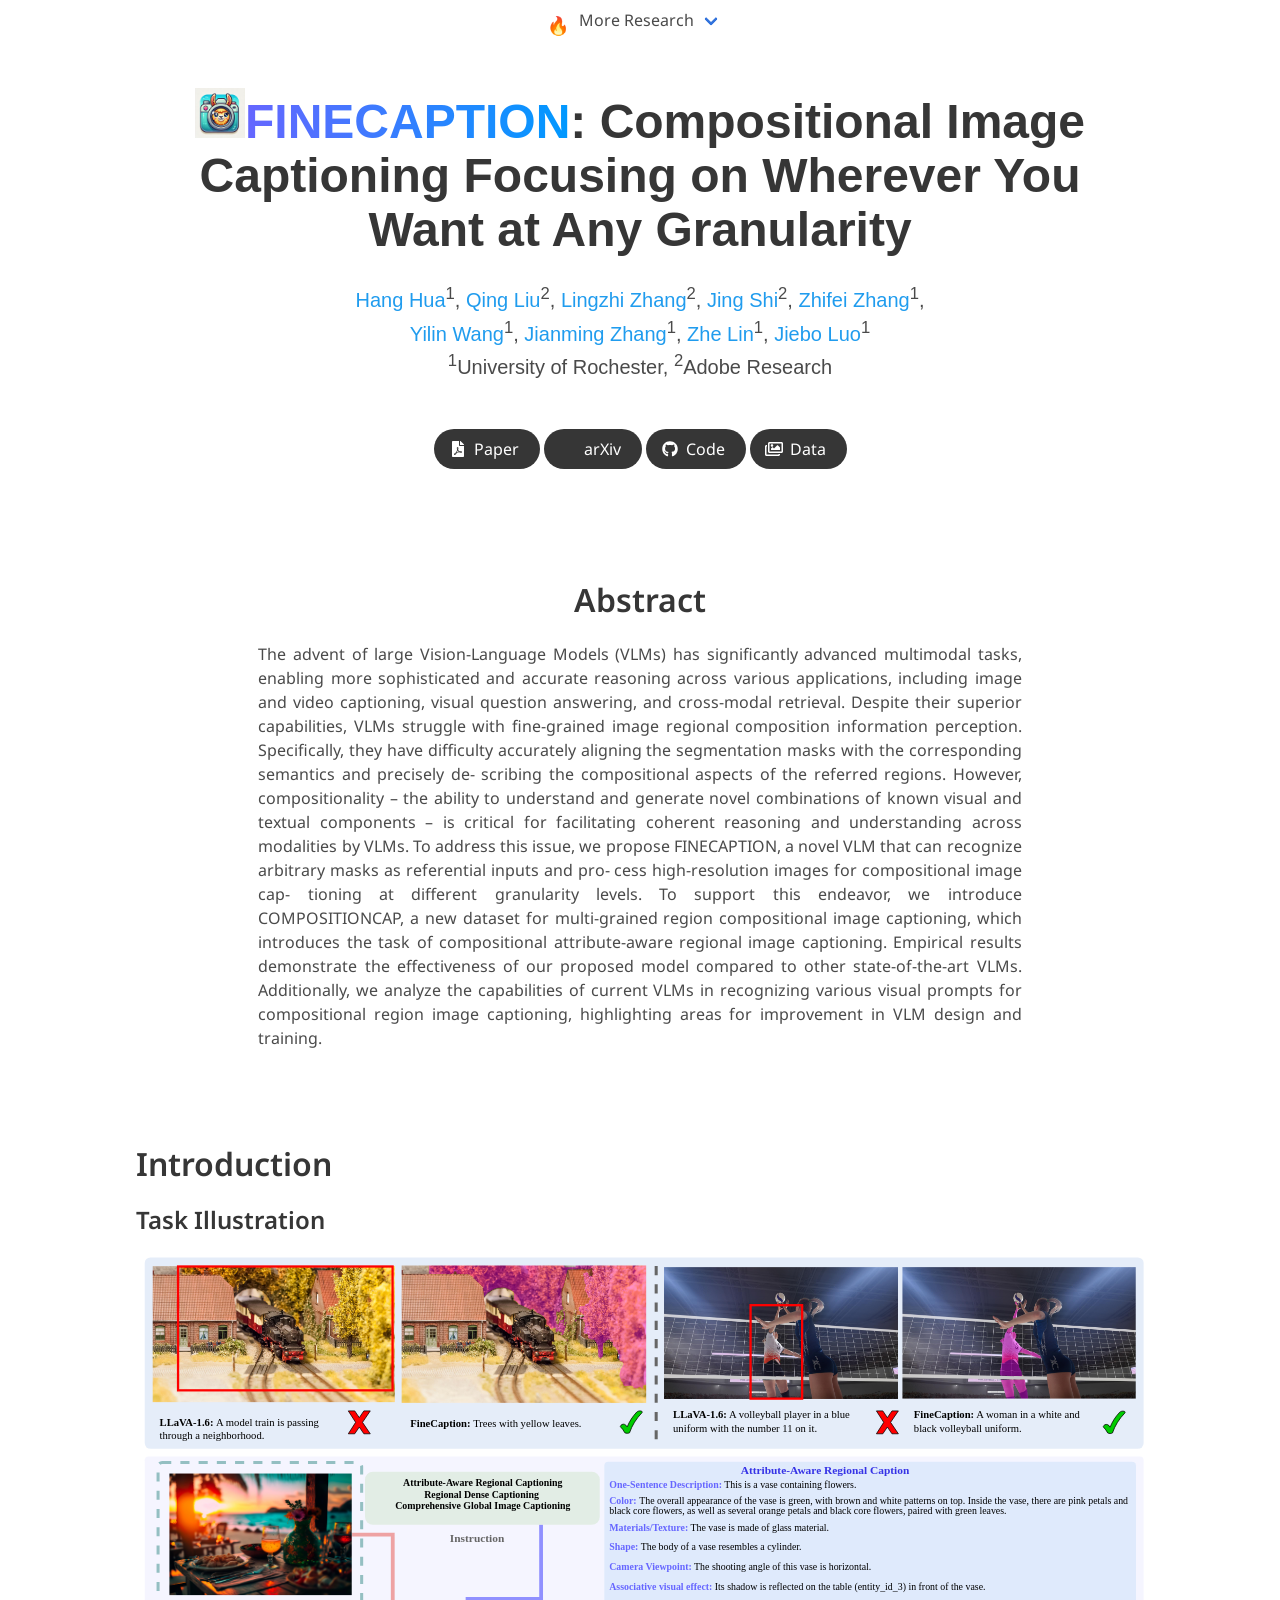
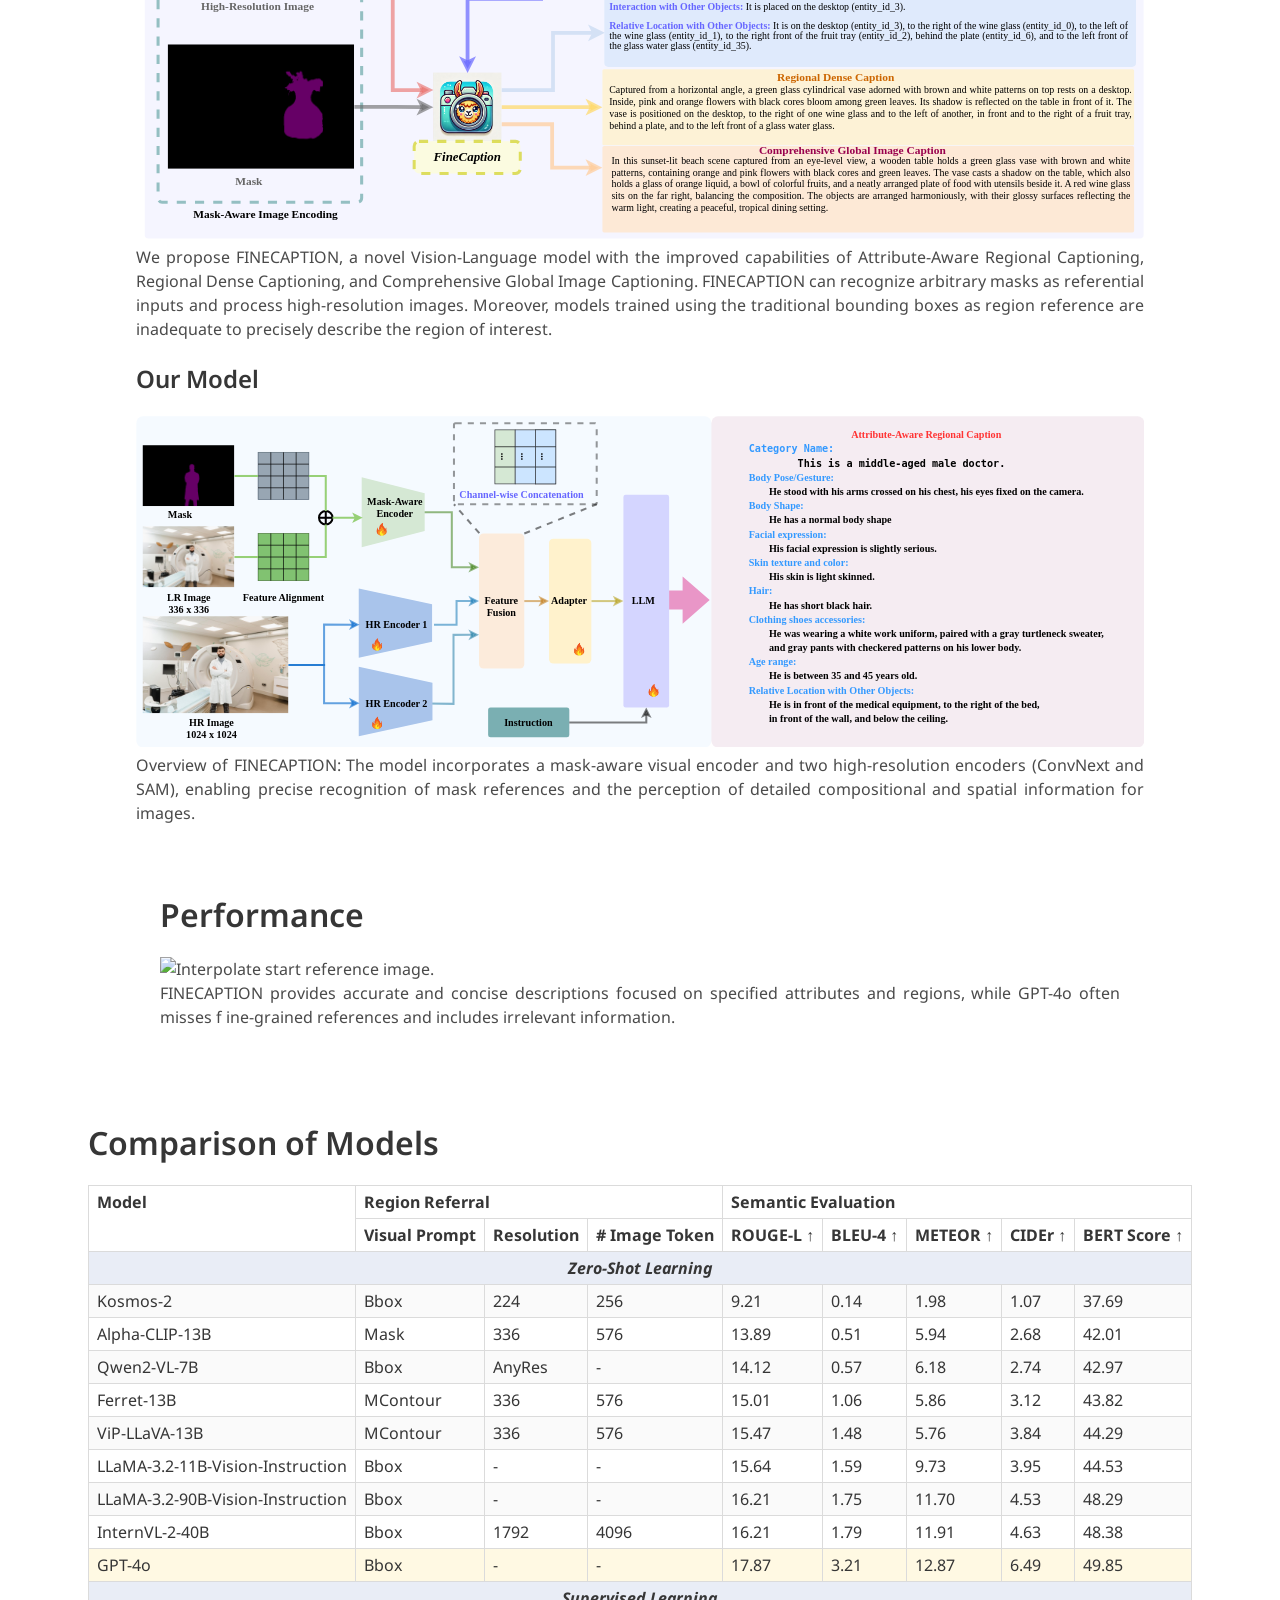
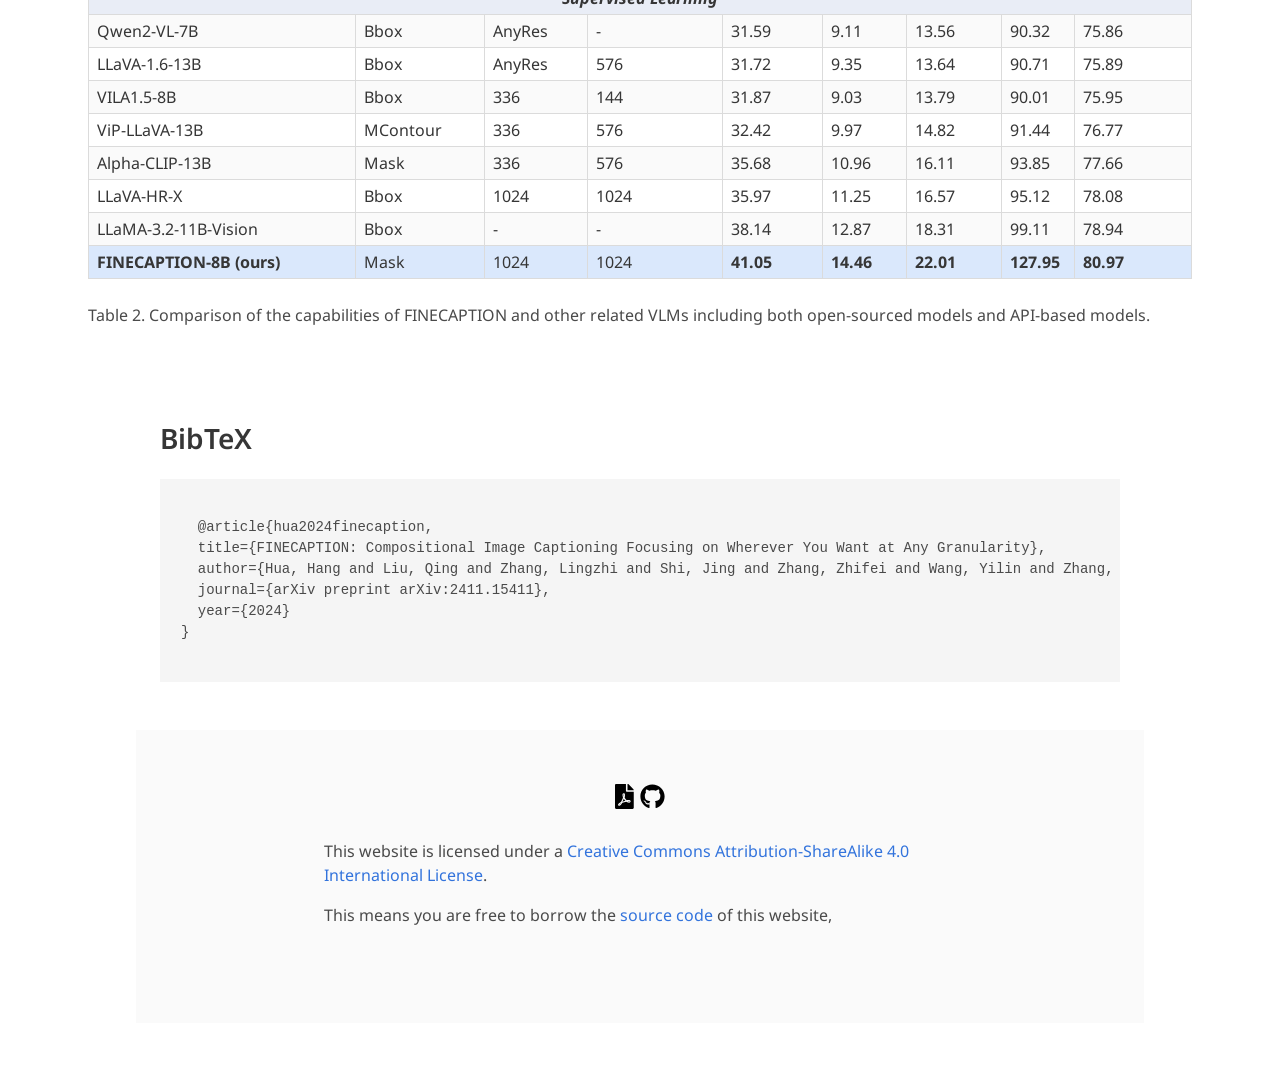
==== index.html @ dc0ddf41 "Update index.html" ====
<!DOCTYPE html>
<html>
<head>
  <meta charset="utf-8">
  <meta name="description"
        content="FINECAPTION: Compositional Image Captioning Focusing on Wherever You Want at Any Granularity">
  <meta name="keywords" content="Aspect-based Image and Text Analysis, Compositionality">
  <meta name="viewport" content="width=device-width, initial-scale=1">
  <title>FINECAPTION: Compositional Image Captioning Focusing on Wherever You Want at Any Granularity</title>

  <!-- Global site tag (gtag.js) - Google Analytics -->
  <script async src="https://www.googletagmanager.com/gtag/js?id=G-PYVRSFMDRL"></script>
  <script>
    window.dataLayer = window.dataLayer || [];

    function gtag() {
      dataLayer.push(arguments);
    }

    gtag('js', new Date());

    gtag('config', 'G-PYVRSFMDRL');
  </script>

  <link href="https://fonts.googleapis.com/css?family=Google+Sans|Noto+Sans|Castoro"
        rel="stylesheet">

  <link rel="stylesheet" href="./static/css/bulma.min.css">
  <link rel="stylesheet" href="./static/css/bulma-carousel.min.css">
  <link rel="stylesheet" href="./static/css/bulma-slider.min.css">
  <link rel="stylesheet" href="./static/css/fontawesome.all.min.css">
  <link rel="stylesheet"
        href="https://cdn.jsdelivr.net/gh/jpswalsh/academicons@1/css/academicons.min.css">
  <link rel="stylesheet" href="./static/css/index.css">
  <link rel="icon" href="./static/images/icon.webp">

  <script src="https://ajax.googleapis.com/ajax/libs/jquery/3.5.1/jquery.min.js"></script>
  <script defer src="./static/js/fontawesome.all.min.js"></script>
  <script src="./static/js/bulma-carousel.min.js"></script>
  <script src="./static/js/bulma-slider.min.js"></script>
  <script src="./static/js/index.js"></script>
</head>
<body>

<div class="navbar-menu">
    <div class="navbar-start" style="flex-grow: 1; justify-content: center;">

  <div class="navbar-item has-dropdown is-hoverable">
        <p style="font-size:18px; display: inline; margin-right: -2px; margin-top: 12px;">🔥</p>
        <a class="navbar-link">
          More Research
        </a>
        <div class="navbar-dropdown">
          <a class="navbar-item" href="https://hanghuacs.github.io/MMComposition/">
            <b>MMComposition</b> 
        </a>
          <a class="navbar-item" href="https://hanghuacs.github.io/finematch/">
            <b>FineMatch</b> 
        </a>
          <a class="navbar-item" href="https://yunlong10.github.io/VidComposition/">
            <b>VidComposition</b> 
          </a>
        </div>
      </div>
    </div>

  </div>
</nav>

<section class="hero">
  <div class="hero-body">
    <div class="container is-max-desktop">
      <div class="columns is-centered">
        <div class="column has-text-centered">
          <h1 class="title is-1 publication-title"><img src="./static/images/icon.webp" width="50" /><span class="rainbow_text_animated">FINECAPTION</span>: Compositional Image Captioning Focusing on Wherever You Want at Any Granularity</h1>
          <div class="is-size-5 publication-authors">
            <span class="author-block">
              <a href="https://hanghuacs.notion.site/">Hang Hua</a><sup>1</sup>,</span>
            <span class="author-block">
              <a href="https://research.adobe.com/person/qing-liu/">Qing Liu</a><sup>2</sup>,</span>
            <span class="author-block">
              <a href="https://owenzlz.github.io">Lingzhi Zhang</a><sup>2</sup>,
            </span>
            <span class="author-block">
              <a href="https://research.adobe.com/person/jing-shi/">Jing Shi</a><sup>2</sup>,
            </span>
            <span class="author-block">
              <a href="https://research.adobe.com/person/zhifei-zhang/">Zhifei Zhang</a><sup>1</sup>,
            </span>
            <br>
            <span class="author-block">
              <a href="https://yilinwang.org">Yilin Wang</a><sup>1</sup>,
            </span>
            <span class="author-block">
              <a href="https://research.adobe.com/person/jianming-zhang/">Jianming Zhang</a><sup>1</sup>,
            </span>
            <span class="author-block">
              <a href="https://research.adobe.com/person/zhe-lin/">Zhe Lin</a><sup>1</sup>,
            </span>
            <span class="author-block">
              <a href="https://www.cs.rochester.edu/u/jluo/">Jiebo Luo</a><sup>1</sup>
            </span>
          </div>

          <div class="is-size-5 publication-authors">
            <span class="author-block"><sup>1</sup>University of Rochester,</span>
            <span class="author-block"><sup>2</sup>Adobe Research</span><br>
            <span class="author-block">
                      <h1 class="title is-4"><font color="#B03A2E"><b></b></font></h1>
            </span>
          </div>

          <div class="column has-text-centered">
            <div class="publication-links">
              <!-- PDF Link. -->
              <span class="link-block">
                <a href="https://arxiv.org/pdf/2411.15411"
                   class="external-link button is-normal is-rounded is-dark">
                  <span class="icon">
                      <i class="fas fa-file-pdf"></i>
                  </span>
                  <span>Paper</span>
                </a>
              </span>
              <span class="link-block">
                <a href="https://arxiv.org/pdf/2411.15411"
                   class="external-link button is-normal is-rounded is-dark">
                  <span class="icon">
                      <i class="ai ai-arxiv"></i>
                  </span>
                  <span>arXiv</span>
                </a>
              </span>
              <!-- Video Link. -->
              
              <!-- Code Link. -->
              <span class="link-block">
                <a href="https://github.com/hanghuacs/FineCaption"
                   class="external-link button is-normal is-rounded is-dark">
                  <span class="icon">
                      <i class="fab fa-github"></i>
                  </span>
                  <span>Code</span>
                  </a>
              </span>
              <!-- Dataset Link. -->
              <span class="link-block">
                <a href="https://huggingface.co/hhua2/finecaption"
                   class="external-link button is-normal is-rounded is-dark">
                  <span class="icon">
                      <i class="far fa-images"></i>
                  </span>
                  <span>Data</span>
                  </a>
            </div>

          </div>
        </div>
      </div>
    </div>
  </div>
</section>

<section class="section">
  <div class="container is-max-desktop">
    <!-- Abstract. -->
    <div class="columns is-centered has-text-centered">
      <div class="column is-four-fifths">
        <h2 class="title is-3">Abstract</h2>
        <div class="content has-text-justified">
          <p>
          The advent of large Vision-Language Models (VLMs) has
significantly advanced multimodal tasks, enabling more sophisticated and accurate reasoning across various applications, including image and video captioning, visual question
answering, and cross-modal retrieval. Despite their superior capabilities, VLMs struggle with fine-grained image
regional composition information perception. Specifically,
they have difficulty accurately aligning the segmentation
masks with the corresponding semantics and precisely de-
scribing the compositional aspects of the referred regions.
However, compositionality – the ability to understand and
generate novel combinations of known visual and textual
components – is critical for facilitating coherent reasoning
and understanding across modalities by VLMs. To address
this issue, we propose FINECAPTION, a novel VLM that
can recognize arbitrary masks as referential inputs and pro-
cess high-resolution images for compositional image cap-
tioning at different granularity levels. To support this endeavor, we introduce COMPOSITIONCAP, a new dataset
for multi-grained region compositional image captioning,
which introduces the task of compositional attribute-aware
regional image captioning. Empirical results demonstrate the effectiveness of our proposed model compared to other
state-of-the-art VLMs. Additionally, we analyze the capabilities of current VLMs in recognizing various visual
prompts for compositional region image captioning, highlighting areas for improvement in VLM design and training.
          </p>
        </div>
      </div>
    </div>
    <!--/ Abstract. -->
  </div>
</section>


<section class="section">
  <div class="container is-max-desktop">
    <div class="columns is-centered">
      <div class="column is-full-width">
        <h2 class="title is-3">Introduction</h2>

        <!-- Interpolating. -->
        <h3 class="title is-4">Task Illustration</h3>
        <div class="content has-text-justified">
          <img src="./static/images/teaser-1.svg"
                 class="interpolation-image"
                 alt="Interpolate start reference image."/>
          <p class="is-bold">
            We propose FINECAPTION, a novel Vision-Language model with the improved capabilities of Attribute-Aware Regional
Captioning, Regional Dense Captioning, and Comprehensive Global Image Captioning. FINECAPTION can recognize arbitrary masks
as referential inputs and process high-resolution images. Moreover, models trained using the traditional bounding boxes as region reference
are inadequate to precisely describe the region of interest.
          </p>
        </div>
        <h3 class="title is-4">Our Model</h3>
        <div class="content has-text-justified">
          <img src="./static/images/model.svg"
                 class="interpolation-image"
                 alt="Interpolate start reference image."/>
          <p class="is-bold">
            Overview of FINECAPTION: The model incorporates a mask-aware visual encoder and two high-resolution encoders (ConvNext and SAM), enabling precise recognition of mask references and the perception of detailed compositional and spatial information for images.
          </p>
        </div>
 <section class="section" id="Case">
  <div class="content has-text-justified">
    <h2 class="title is-3">Performance</h2>
          <img src="./static/images/case.svg"
                 class="interpolation-image"
                 alt="Interpolate start reference image."/>
          <p class="is-bold">
            FINECAPTION provides accurate and concise descriptions focused on specified attributes and regions, while GPT-4o often misses f ine-grained references and includes irrelevant information.
        </div>
</section>     

        <section class="section">
  <div class="container is-max-desktop">
    <div class="columns is-centered">
      <div class="column is-full-width">
        <h2 class="title is-3">Comparison of Models</h2>
        <div class="table-container">
          <style>
            table td, table th {
              white-space: nowrap;
            }
          </style>
          <table class="table is-bordered is-striped is-narrow is-hoverable is-fullwidth">
            <thead>
              <tr>
                <th rowspan="2">Model</th>
                <th colspan="3">Region Referral</th>
                <th colspan="5">Semantic Evaluation</th>
              </tr>
              <tr>
                <th>Visual Prompt</th>
                <th>Resolution</th>
                <th># Image Token</th>
                <th>ROUGE-L ↑</th>
                <th>BLEU-4 ↑</th>
                <th>METEOR ↑</th>
                <th>CIDEr ↑</th>
                <th>BERT Score ↑</th>
              </tr>
            </thead>
            <tbody>
              <!-- Zero-shot learning -->
              <tr style="background-color:#e9edf6;">
                <td colspan="9" style="text-align:center; font-weight:bold;"><i>Zero-Shot Learning</i></td>
              </tr>
              <tr>
                <td>Kosmos-2</td><td>Bbox</td><td>224</td><td>256</td><td>9.21</td><td>0.14</td><td>1.98</td><td>1.07</td><td>37.69</td>
              </tr>
              <tr>
                <td>Alpha-CLIP-13B</td><td>Mask</td><td>336</td><td>576</td><td>13.89</td><td>0.51</td><td>5.94</td><td>2.68</td><td>42.01</td>
              </tr>
              <tr>
                <td>Qwen2-VL-7B</td><td>Bbox</td><td>AnyRes</td><td>-</td><td>14.12</td><td>0.57</td><td>6.18</td><td>2.74</td><td>42.97</td>
              </tr>
              <tr>
                <td>Ferret-13B</td><td>MContour</td><td>336</td><td>576</td><td>15.01</td><td>1.06</td><td>5.86</td><td>3.12</td><td>43.82</td>
              </tr>
              <tr>
                <td>ViP-LLaVA-13B</td><td>MContour</td><td>336</td><td>576</td><td>15.47</td><td>1.48</td><td>5.76</td><td>3.84</td><td>44.29</td>
              </tr>
              <tr>
                <td>LLaMA-3.2-11B-Vision-Instruction</td><td>Bbox</td><td>-</td><td>-</td><td>15.64</td><td>1.59</td><td>9.73</td><td>3.95</td><td>44.53</td>
              </tr>
              <tr>
                <td>LLaMA-3.2-90B-Vision-Instruction</td><td>Bbox</td><td>-</td><td>-</td><td>16.21</td><td>1.75</td><td>11.70</td><td>4.53</td><td>48.29</td>
              </tr>
              <tr>
                <td>InternVL-2-40B</td><td>Bbox</td><td>1792</td><td>4096</td><td>16.21</td><td>1.79</td><td>11.91</td><td>4.63</td><td>48.38</td>
              </tr>
              <tr style="background-color:#FFF9E3;">
                <td>GPT-4o</td><td>Bbox</td><td>-</td><td>-</td><td>17.87</td><td>3.21</td><td>12.87</td><td>6.49</td><td>49.85</td>
              </tr>
              <!-- Supervised learning -->
              <tr style="background-color:#e9edf6;">
                <td colspan="9" style="text-align:center; font-weight:bold;"><i>Supervised Learning</i></td>
              </tr>
              <tr>
                <td>Qwen2-VL-7B</td><td>Bbox</td><td>AnyRes</td><td>-</td><td>31.59</td><td>9.11</td><td>13.56</td><td>90.32</td><td>75.86</td>
              </tr>
              <tr>
                <td>LLaVA-1.6-13B</td><td>Bbox</td><td>AnyRes</td><td>576</td><td>31.72</td><td>9.35</td><td>13.64</td><td>90.71</td><td>75.89</td>
              </tr>
              <tr>
                <td>VILA1.5-8B</td><td>Bbox</td><td>336</td><td>144</td><td>31.87</td><td>9.03</td><td>13.79</td><td>90.01</td><td>75.95</td>
              </tr>
              <tr>
                <td>ViP-LLaVA-13B</td><td>MContour</td><td>336</td><td>576</td><td>32.42</td><td>9.97</td><td>14.82</td><td>91.44</td><td>76.77</td>
              </tr>
              <tr>
                <td>Alpha-CLIP-13B</td><td>Mask</td><td>336</td><td>576</td><td>35.68</td><td>10.96</td><td>16.11</td><td>93.85</td><td>77.66</td>
              </tr>
              <tr>
                <td>LLaVA-HR-X</td><td>Bbox</td><td>1024</td><td>1024</td><td>35.97</td><td>11.25</td><td>16.57</td><td>95.12</td><td>78.08</td>
              </tr>
              <tr>
                <td>LLaMA-3.2-11B-Vision</td><td>Bbox</td><td>-</td><td>-</td><td>38.14</td><td>12.87</td><td>18.31</td><td>99.11</td><td>78.94</td>
              </tr>
              <tr style="background-color:#DAE8FC;">
                <td><b>FINECAPTION-8B (ours)</b></td><td>Mask</td><td>1024</td><td>1024</td>
                <td><b>41.05</b></td><td><b>14.46</b></td><td><b>22.01</b></td><td><b>127.95</b></td><td><b>80.97</b></td>
              </tr>
            </tbody>
          </table>
          <p class="is-bold">Table 2. Comparison of the capabilities of FINECAPTION and other related VLMs including both open-sourced models and API-based models.</p>
        </div>
      </div>
    </div>
  </div>
</section>

<section class="section" id="BibTeX">
  <div class="container is-max-desktop content">
    <h2 class="title">BibTeX</h2>
    <pre><code>
  @article{hua2024finecaption,
  title={FINECAPTION: Compositional Image Captioning Focusing on Wherever You Want at Any Granularity},
  author={Hua, Hang and Liu, Qing and Zhang, Lingzhi and Shi, Jing and Zhang, Zhifei and Wang, Yilin and Zhang, Jianming and Luo, Jiebo},
  journal={arXiv preprint arXiv:2411.15411},
  year={2024}
}
    </code></pre>
  </div>
</section>


<footer class="footer">
  <div class="container">
    <div class="content has-text-centered">
      <a class="icon-link"
         href="./static/videos/nerfies_paper.pdf">
        <i class="fas fa-file-pdf"></i>
      </a>
      <a class="icon-link" href="https://github.com/keunhong" class="external-link" disabled>
        <i class="fab fa-github"></i>
      </a>
    </div>
    <div class="columns is-centered">
      <div class="column is-8">
        <div class="content">
          <p>
            This website is licensed under a <a rel="license"
                                                href="http://creativecommons.org/licenses/by-sa/4.0/">Creative
            Commons Attribution-ShareAlike 4.0 International License</a>.
          </p>
          <p>
            This means you are free to borrow the <a
              href="https://github.com/nerfies/nerfies.github.io">source code</a> of this website,
            
          </p>
        </div>
      </div>
    </div>
  </div>
</footer>

</body>
</html>
---- static/css/index.css ----
body {
  font-family: 'Noto Sans', sans-serif;
}


.footer .icon-link {
    font-size: 25px;
    color: #000;
}

.link-block a {
    margin-top: 5px;
    margin-bottom: 5px;
}

.dnerf {
  font-variant: small-caps;
}


.teaser .hero-body {
  padding-top: 0;
  padding-bottom: 3rem;
}

.teaser {
  font-family: 'Google Sans', sans-serif;
}


.publication-title {
}

.publication-banner {
  max-height: parent;

}

.publication-banner video {
  position: relative;
  left: auto;
  top: auto;
  transform: none;
  object-fit: fit;
}

.publication-header .hero-body {
}

.publication-title {
    font-family: 'Google Sans', sans-serif;
}

.publication-authors {
    font-family: 'Google Sans', sans-serif;
}

.publication-venue {
    color: #555;
    width: fit-content;
    font-weight: bold;
}

.publication-awards {
    color: #ff3860;
    width: fit-content;
    font-weight: bolder;
}

.publication-authors {
}

.publication-authors a {
   color: hsl(204, 86%, 53%) !important;
}

.publication-authors a:hover {
    text-decoration: underline;
}

.author-block {
  display: inline-block;
}

.publication-banner img {
}

.publication-authors {
  /*color: #4286f4;*/
}

.publication-video {
    position: relative;
    width: 100%;
    height: 0;
    padding-bottom: 56.25%;

    overflow: hidden;
    border-radius: 10px !important;
}

.publication-video iframe {
    position: absolute;
    top: 0;
    left: 0;
    width: 100%;
    height: 100%;
}

.publication-body img {
}

.results-carousel {
  overflow: hidden;
}

.results-carousel .item {
  margin: 5px;
  overflow: hidden;
  border: 1px solid #bbb;
  border-radius: 10px;
  padding: 0;
  font-size: 0;
}

.results-carousel video {
  margin: 0;
}


.interpolation-panel {
  background: #f5f5f5;
  border-radius: 10px;
}

.interpolation-panel .interpolation-image {
  width: 100%;
  border-radius: 5px;
}

.interpolation-video-column {
}

.interpolation-panel .slider {
  margin: 0 !important;
}

.interpolation-panel .slider {
  margin: 0 !important;
}

#interpolation-image-wrapper {
  width: 100%;
}
#interpolation-image-wrapper img {
  border-radius: 5px;
}
/* rainbow text start */
.rainbow {
  text-align: center;
  text-decoration: underline;
  font-size: 32px;
  font-family: monospace;
  letter-spacing: 5px;
}
.rainbow_text_animated {
  background: linear-gradient(to right, #6666ff, #0099ff , #00ff00, #ff3399, #6666ff);
  -webkit-background-clip: text;
  background-clip: text;
  color: transparent;
  animation: rainbow_animation 6s ease-in-out infinite;
  background-size: 400% 100%;
}

@keyframes rainbow_animation {
  0%,100% {
      background-position: 0 0;
  }

  50% {
      background-position: 100% 0;
  }
}
/* rainbow text done */
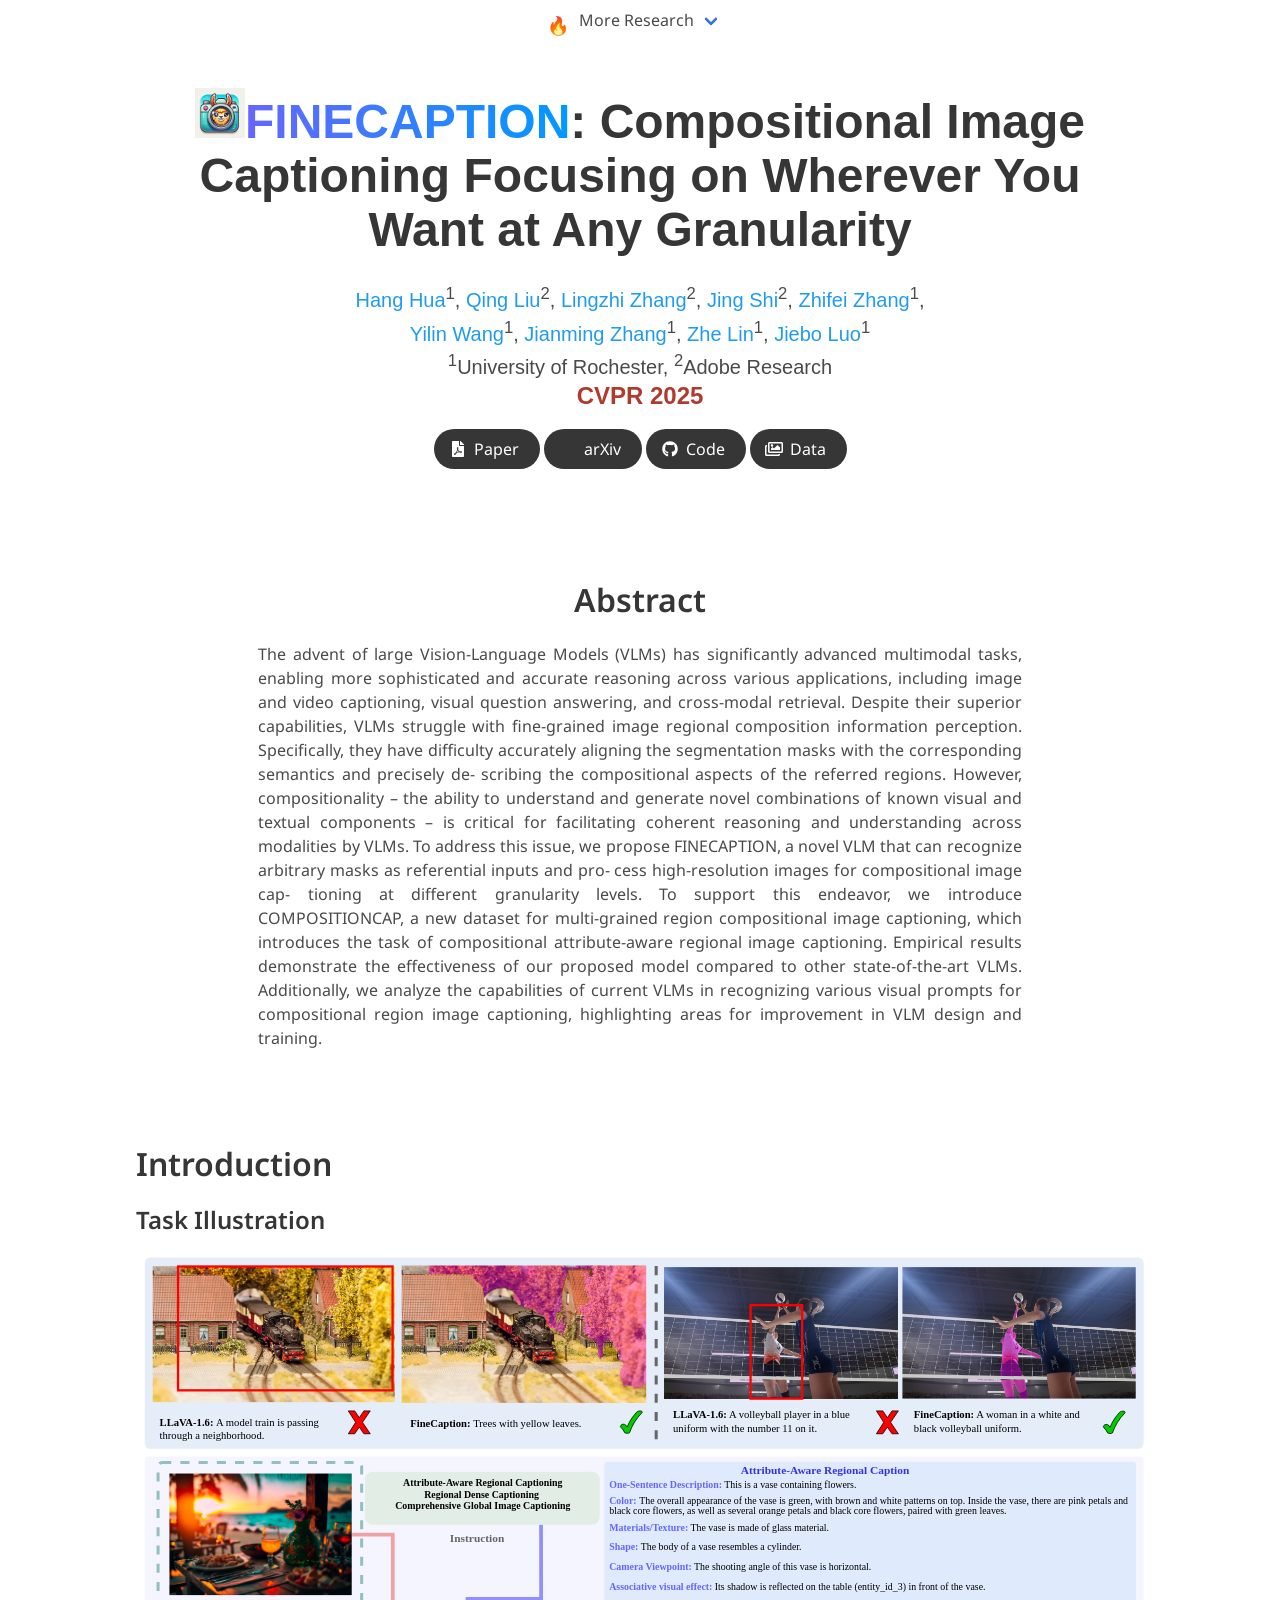
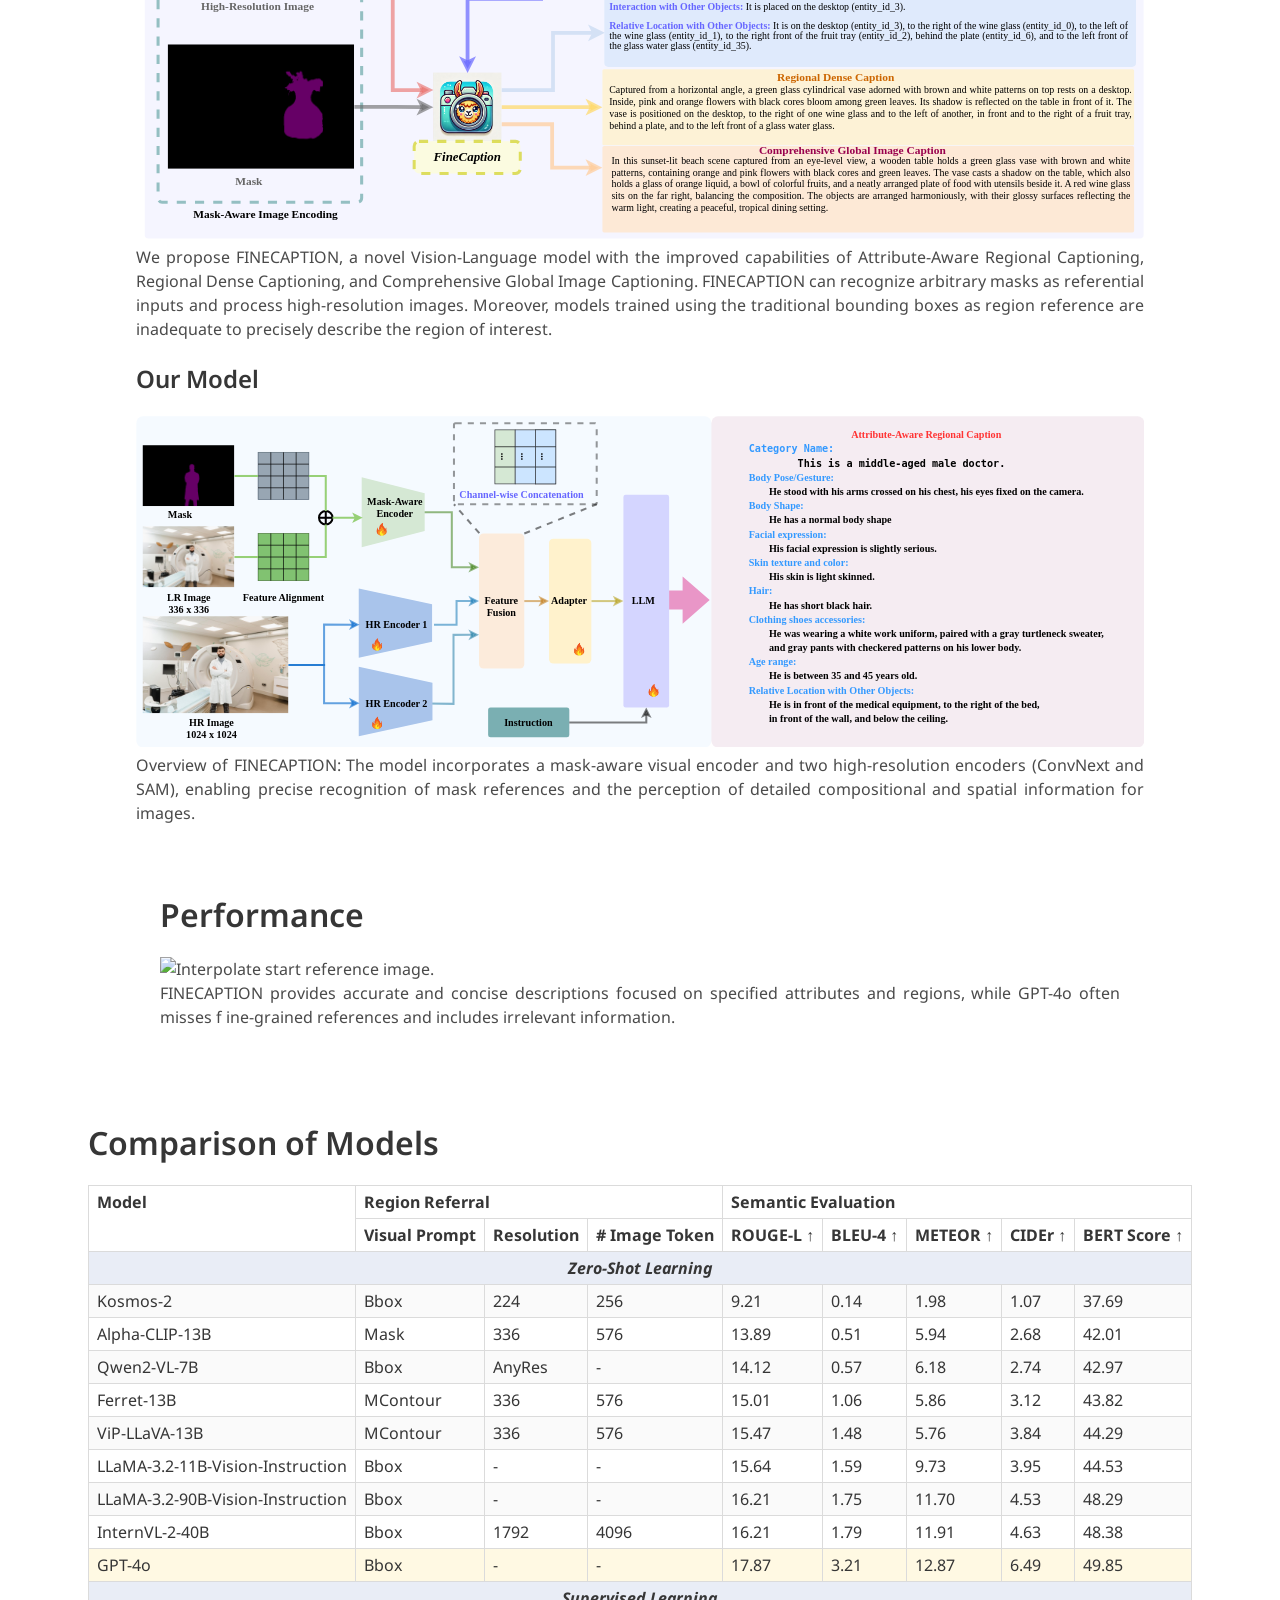
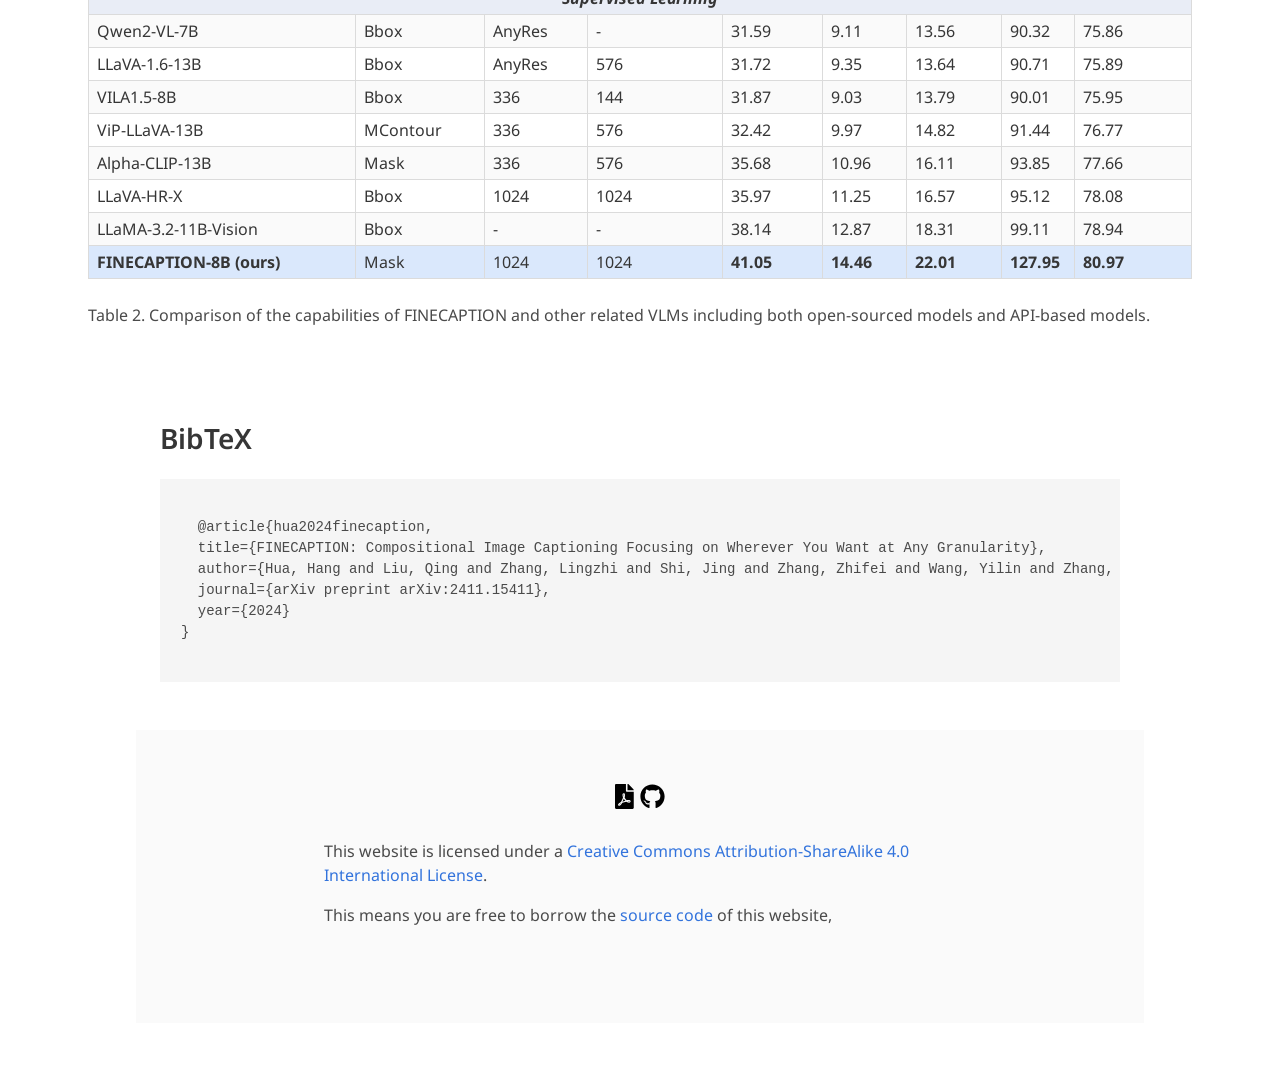
==== commit 1727554f: "Update index.html" ====
--- a/index.html
+++ b/index.html
@@ -106,7 +106,7 @@
             <span class="author-block"><sup>1</sup>University of Rochester,</span>
             <span class="author-block"><sup>2</sup>Adobe Research</span><br>
             <span class="author-block">
-                      <h1 class="title is-4"><font color="#B03A2E"><b></b></font></h1>
+                      <h1 class="title is-4"><font color="#B03A2E"><b>CVPR 2025</b></font></h1>
             </span>
           </div>
 
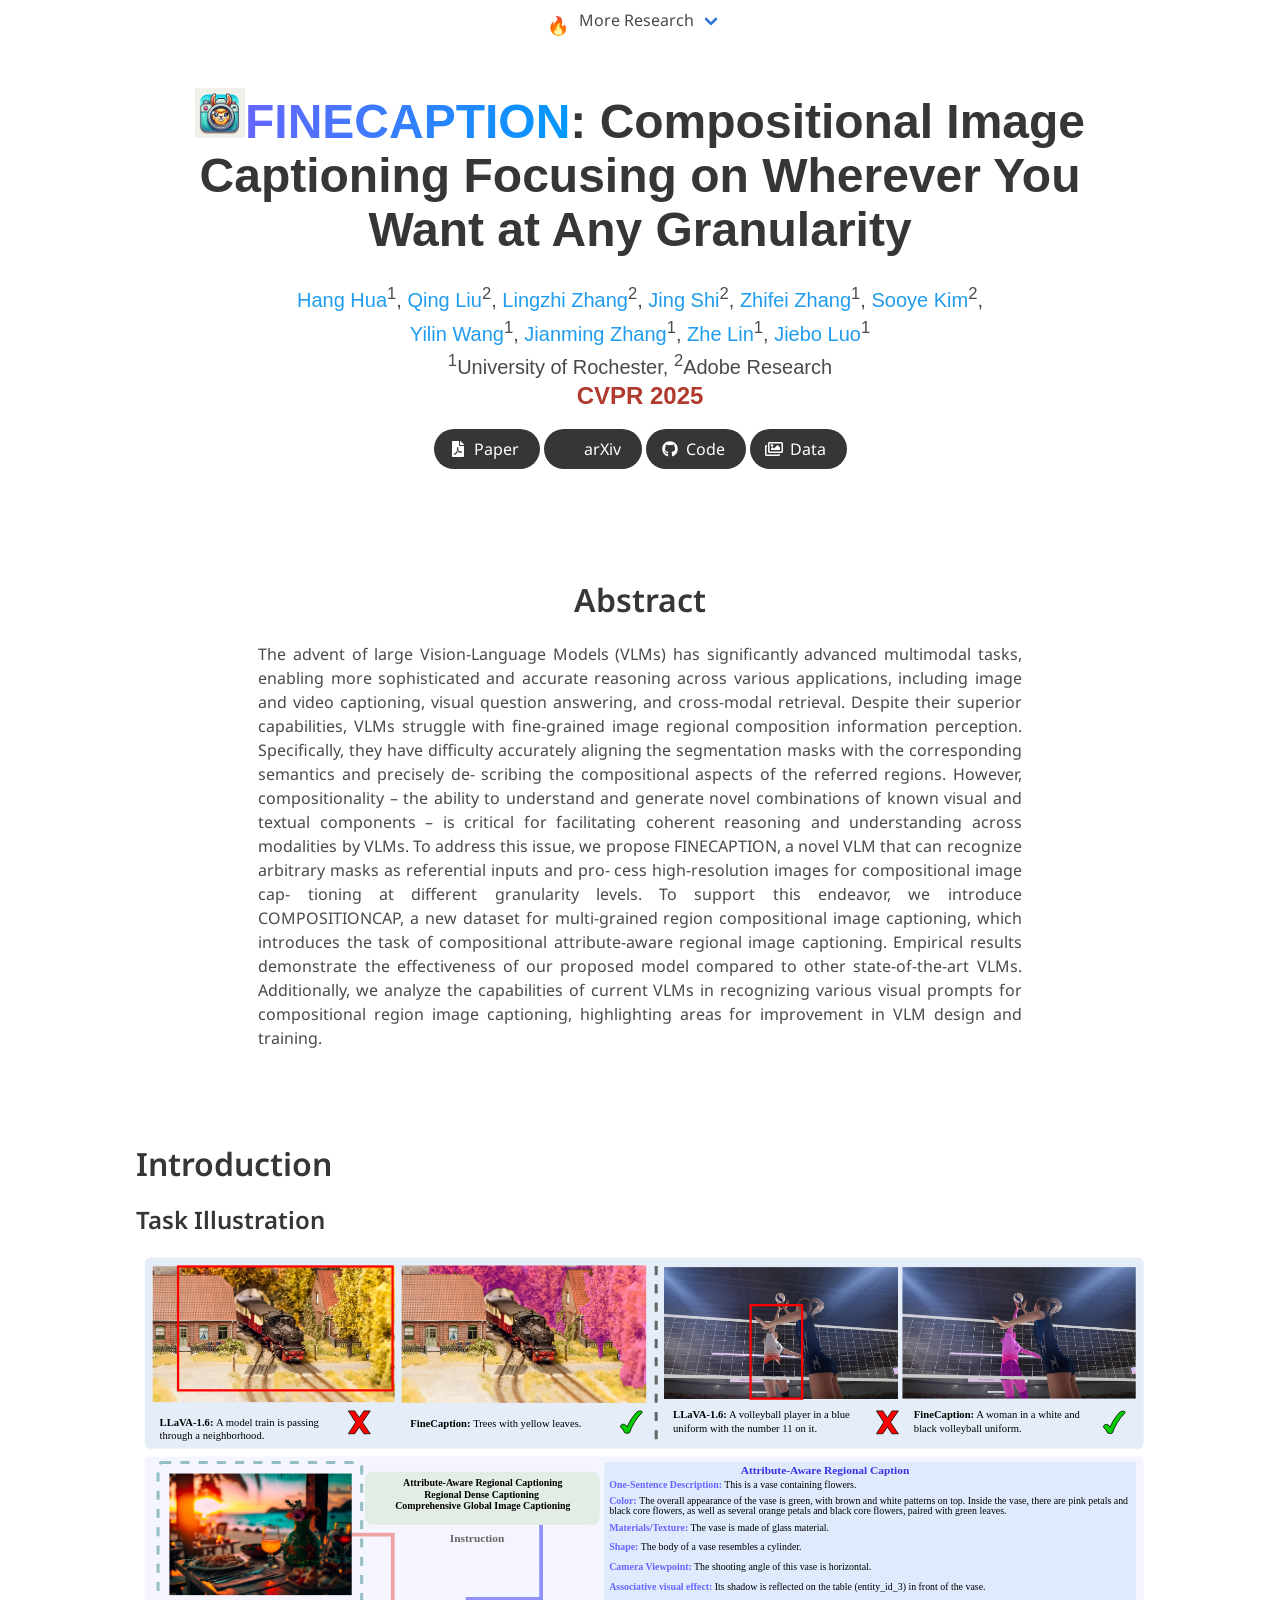
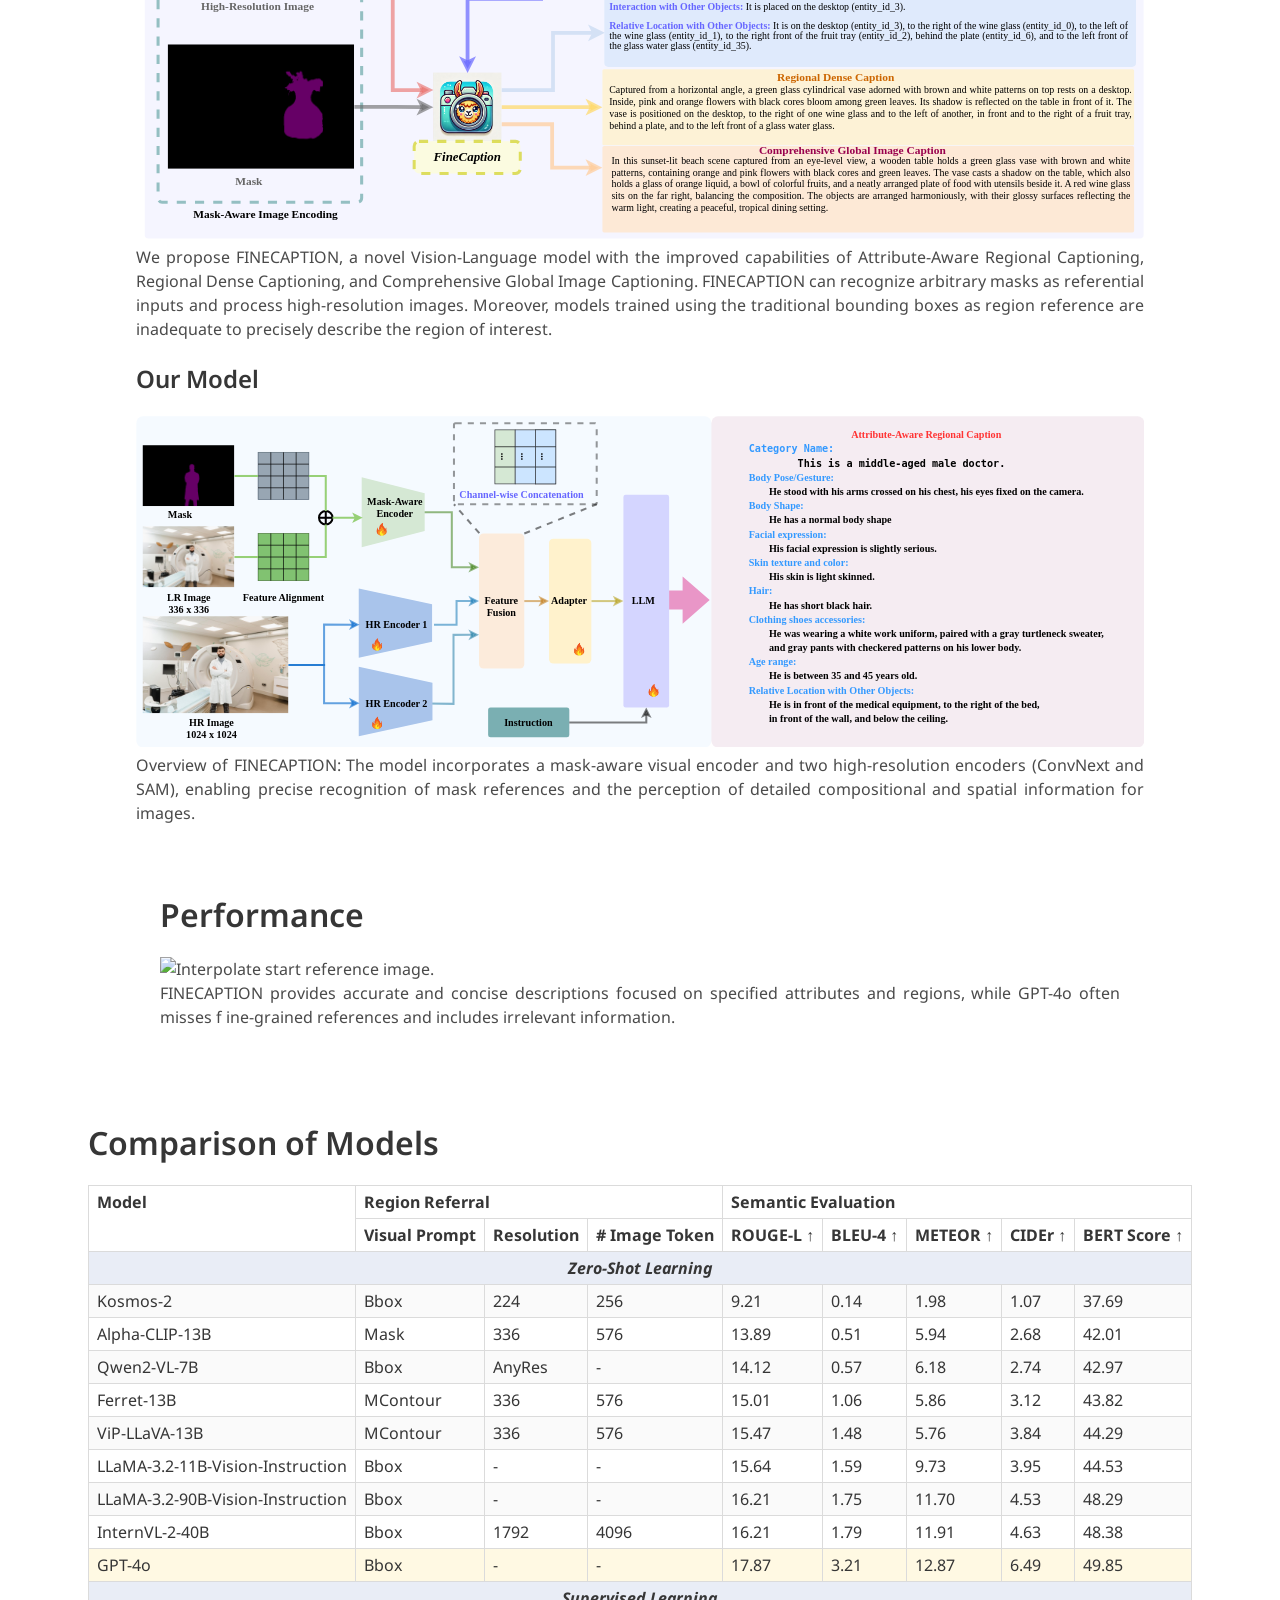
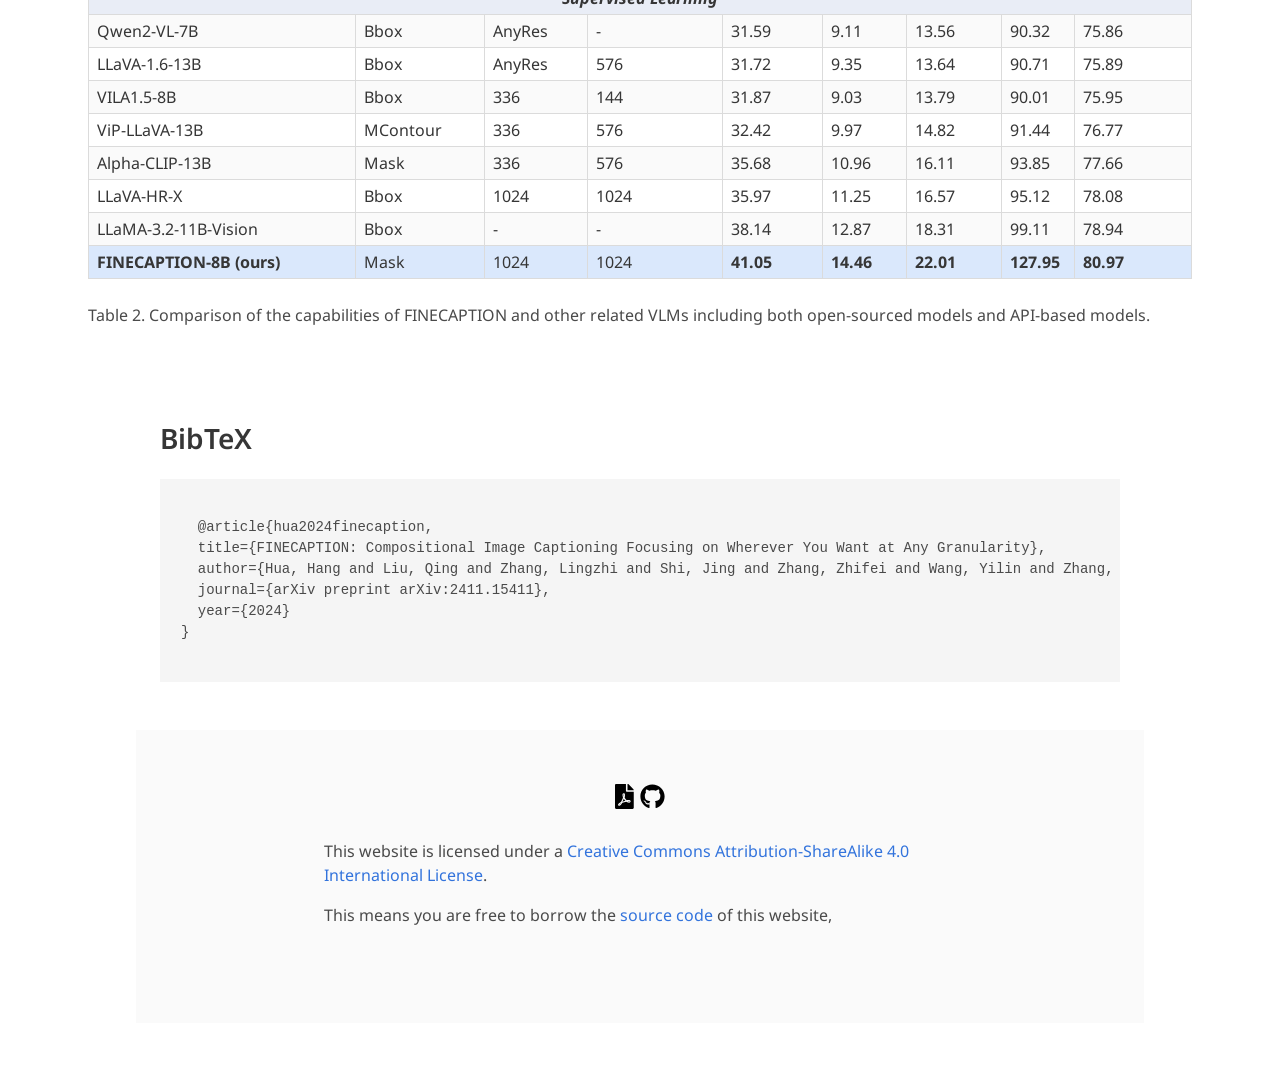
==== commit 5ef3265c: "Update index.html" ====
--- a/index.html
+++ b/index.html
@@ -86,6 +86,9 @@
             </span>
             <span class="author-block">
               <a href="https://research.adobe.com/person/zhifei-zhang/">Zhifei Zhang</a><sup>1</sup>,
+            </span>
+            <span class="author-block">
+              <a href="https://sites.google.com/view/sooyekim">Sooye Kim</a><sup>2</sup>,
             </span>
             <br>
             <span class="author-block">
@@ -145,7 +148,7 @@
               </span>
               <!-- Dataset Link. -->
               <span class="link-block">
-                <a href="https://huggingface.co/hhua2/finecaption"
+                <a href="https://github.com/adobe-research/CompositionCap"
                    class="external-link button is-normal is-rounded is-dark">
                   <span class="icon">
                       <i class="far fa-images"></i>
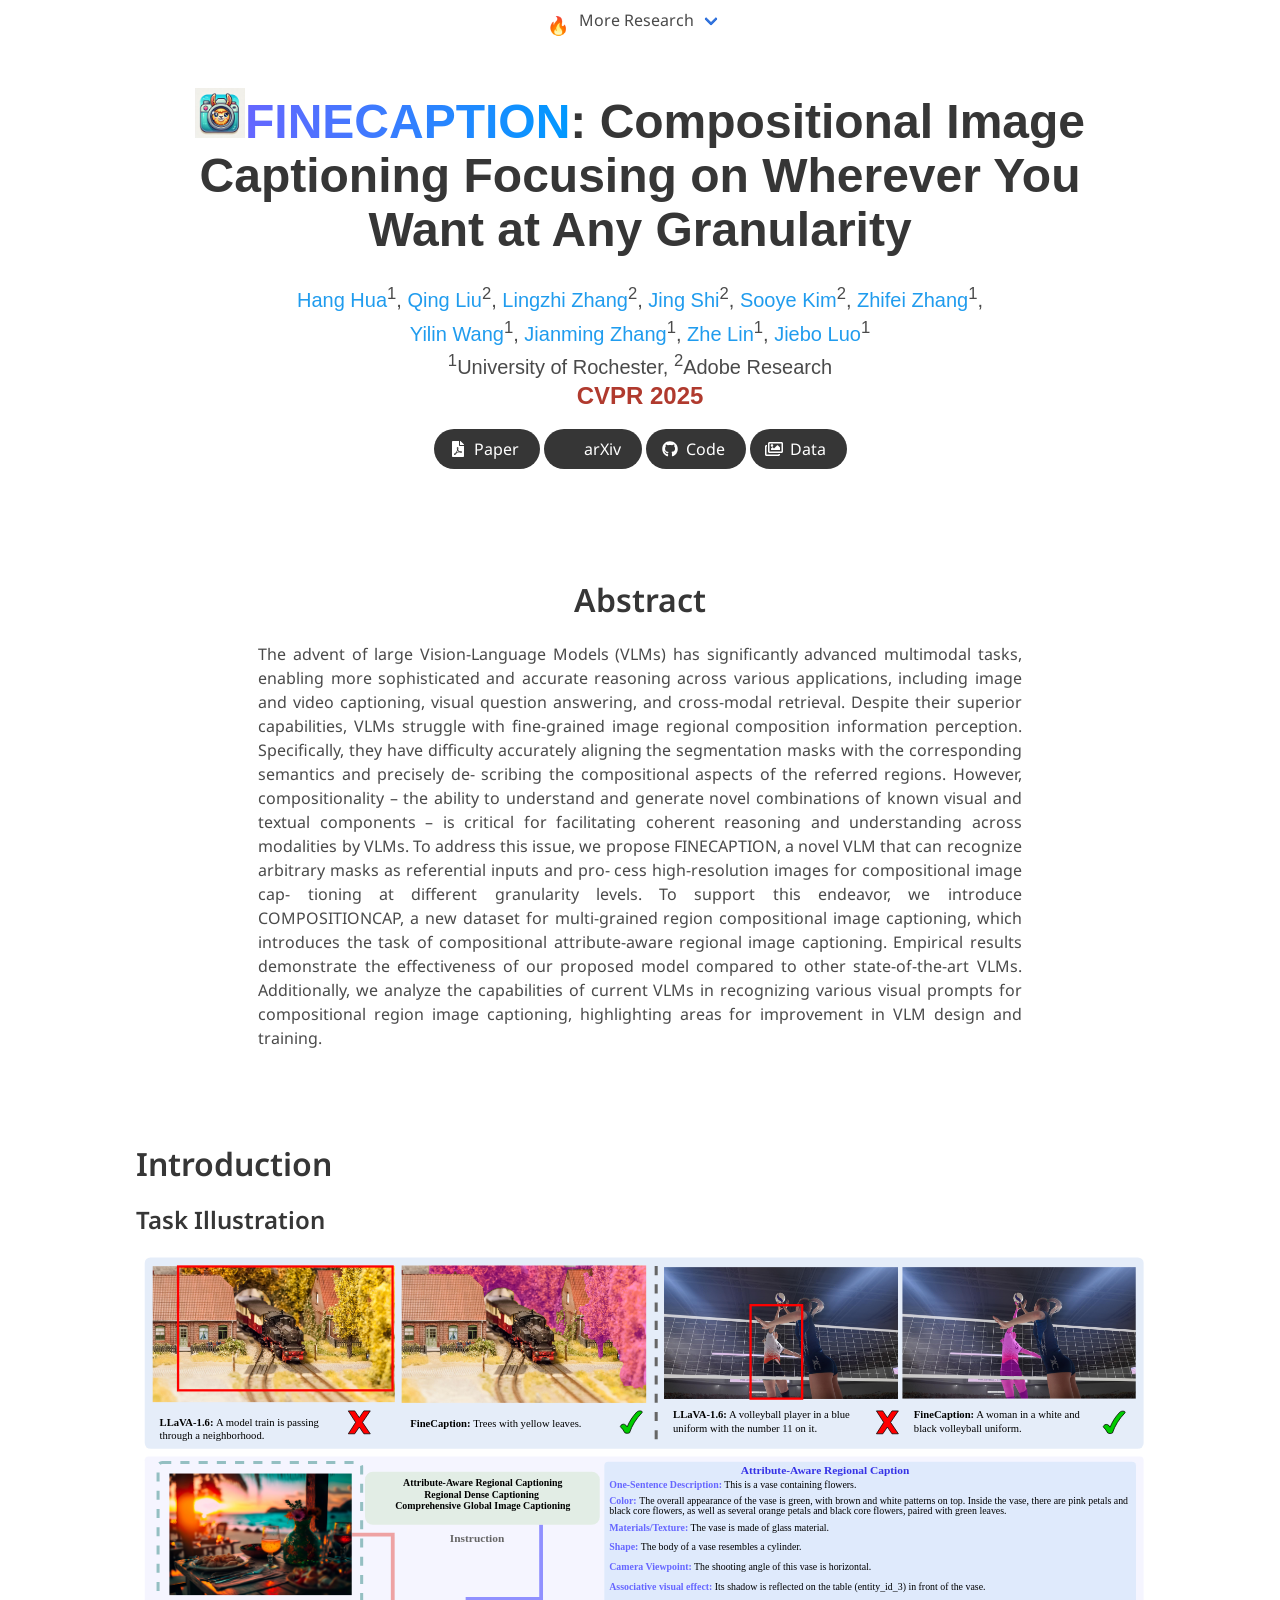
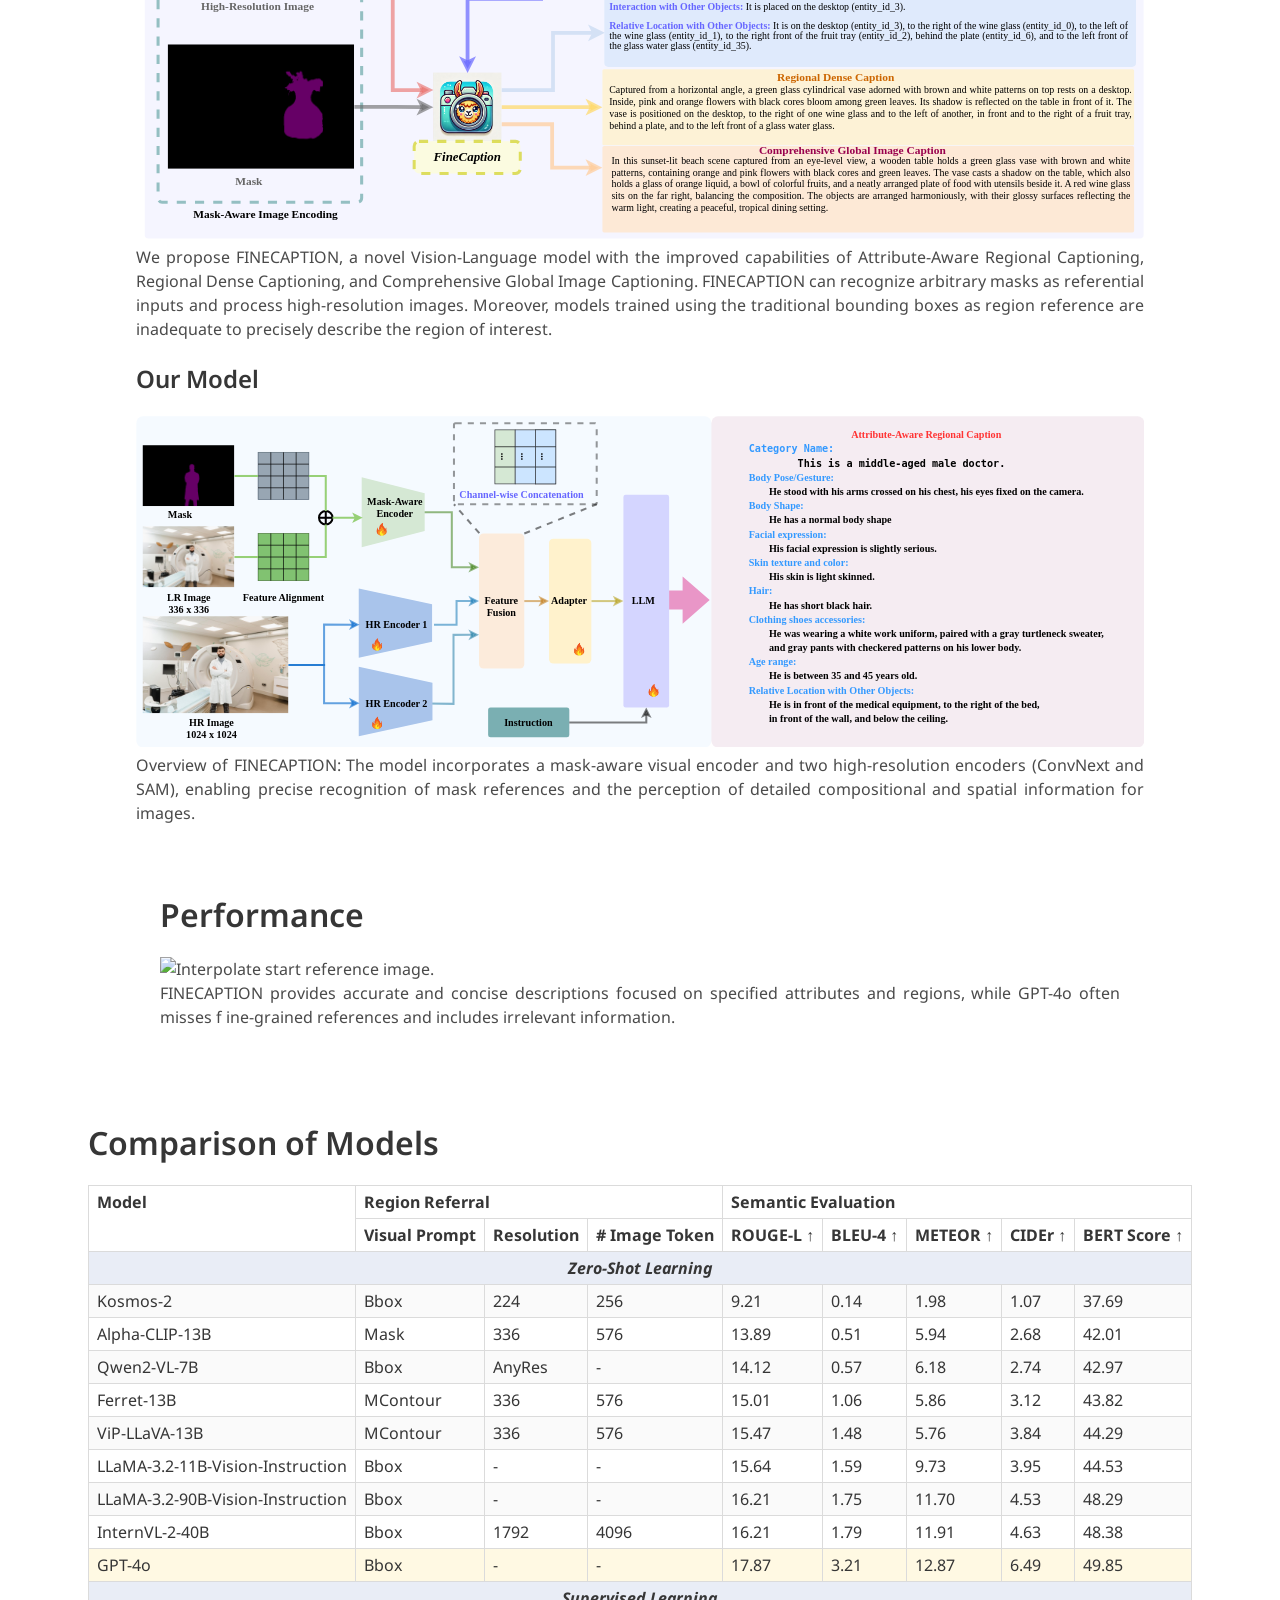
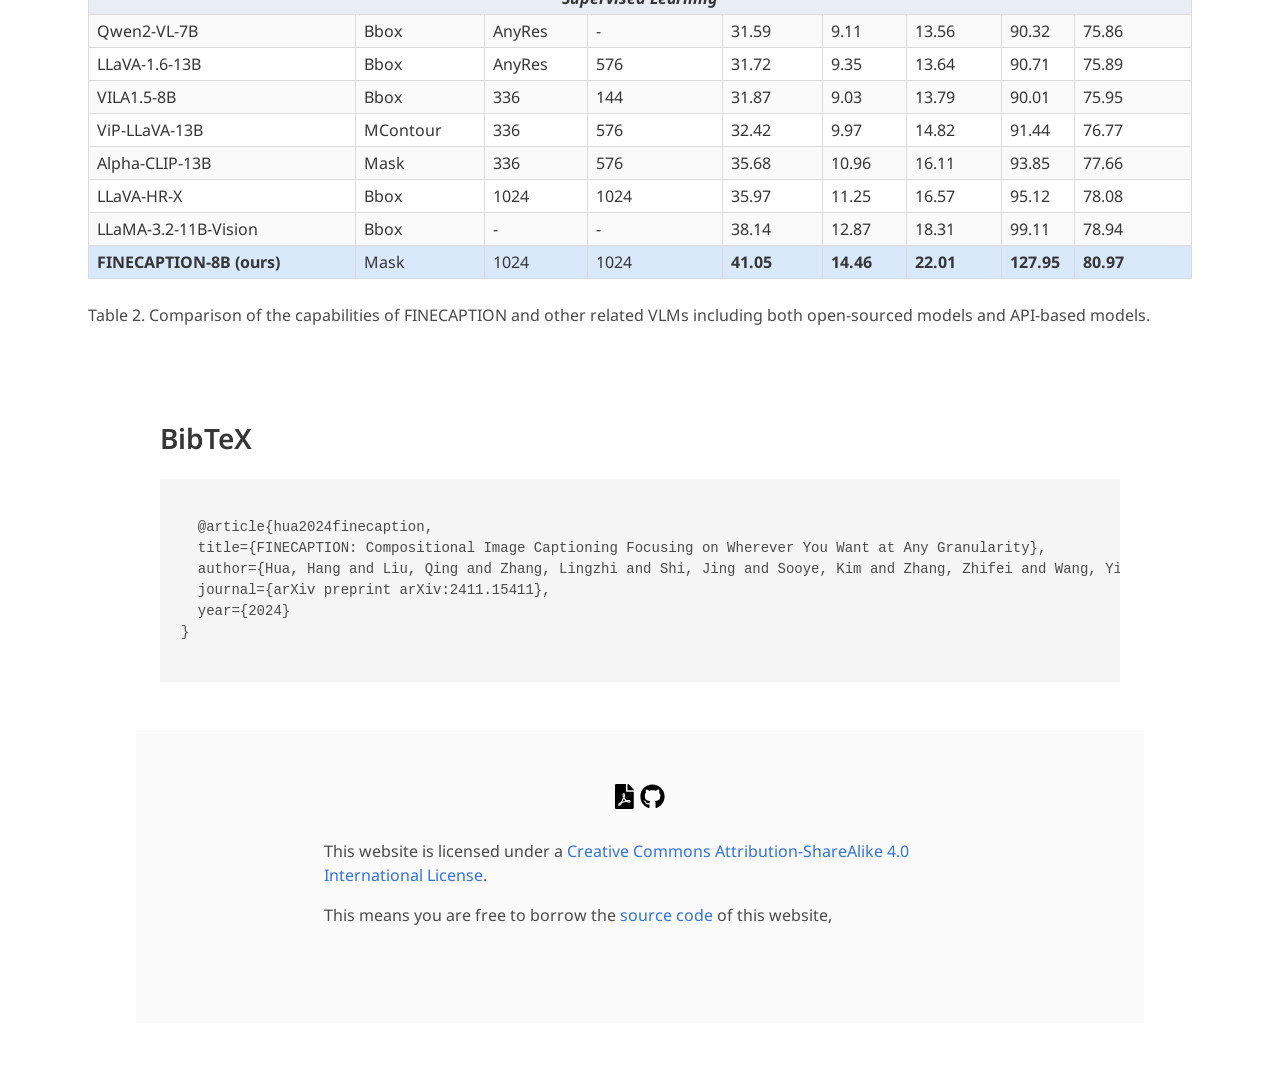
==== commit 7ccd0eda: "Update index.html" ====
--- a/index.html
+++ b/index.html
@@ -85,11 +85,12 @@
               <a href="https://research.adobe.com/person/jing-shi/">Jing Shi</a><sup>2</sup>,
             </span>
             <span class="author-block">
+              <a href="https://sites.google.com/view/sooyekim">Sooye Kim</a><sup>2</sup>,
+            </span>
+            <span class="author-block">
               <a href="https://research.adobe.com/person/zhifei-zhang/">Zhifei Zhang</a><sup>1</sup>,
             </span>
-            <span class="author-block">
-              <a href="https://sites.google.com/view/sooyekim">Sooye Kim</a><sup>2</sup>,
-            </span>
+            
             <br>
             <span class="author-block">
               <a href="https://yilinwang.org">Yilin Wang</a><sup>1</sup>,
@@ -345,7 +346,7 @@
     <pre><code>
   @article{hua2024finecaption,
   title={FINECAPTION: Compositional Image Captioning Focusing on Wherever You Want at Any Granularity},
-  author={Hua, Hang and Liu, Qing and Zhang, Lingzhi and Shi, Jing and Zhang, Zhifei and Wang, Yilin and Zhang, Jianming and Luo, Jiebo},
+  author={Hua, Hang and Liu, Qing and Zhang, Lingzhi and Shi, Jing and Sooye, Kim and Zhang, Zhifei and Wang, Yilin and Zhang, Jianming and Luo, Jiebo},
   journal={arXiv preprint arXiv:2411.15411},
   year={2024}
 }
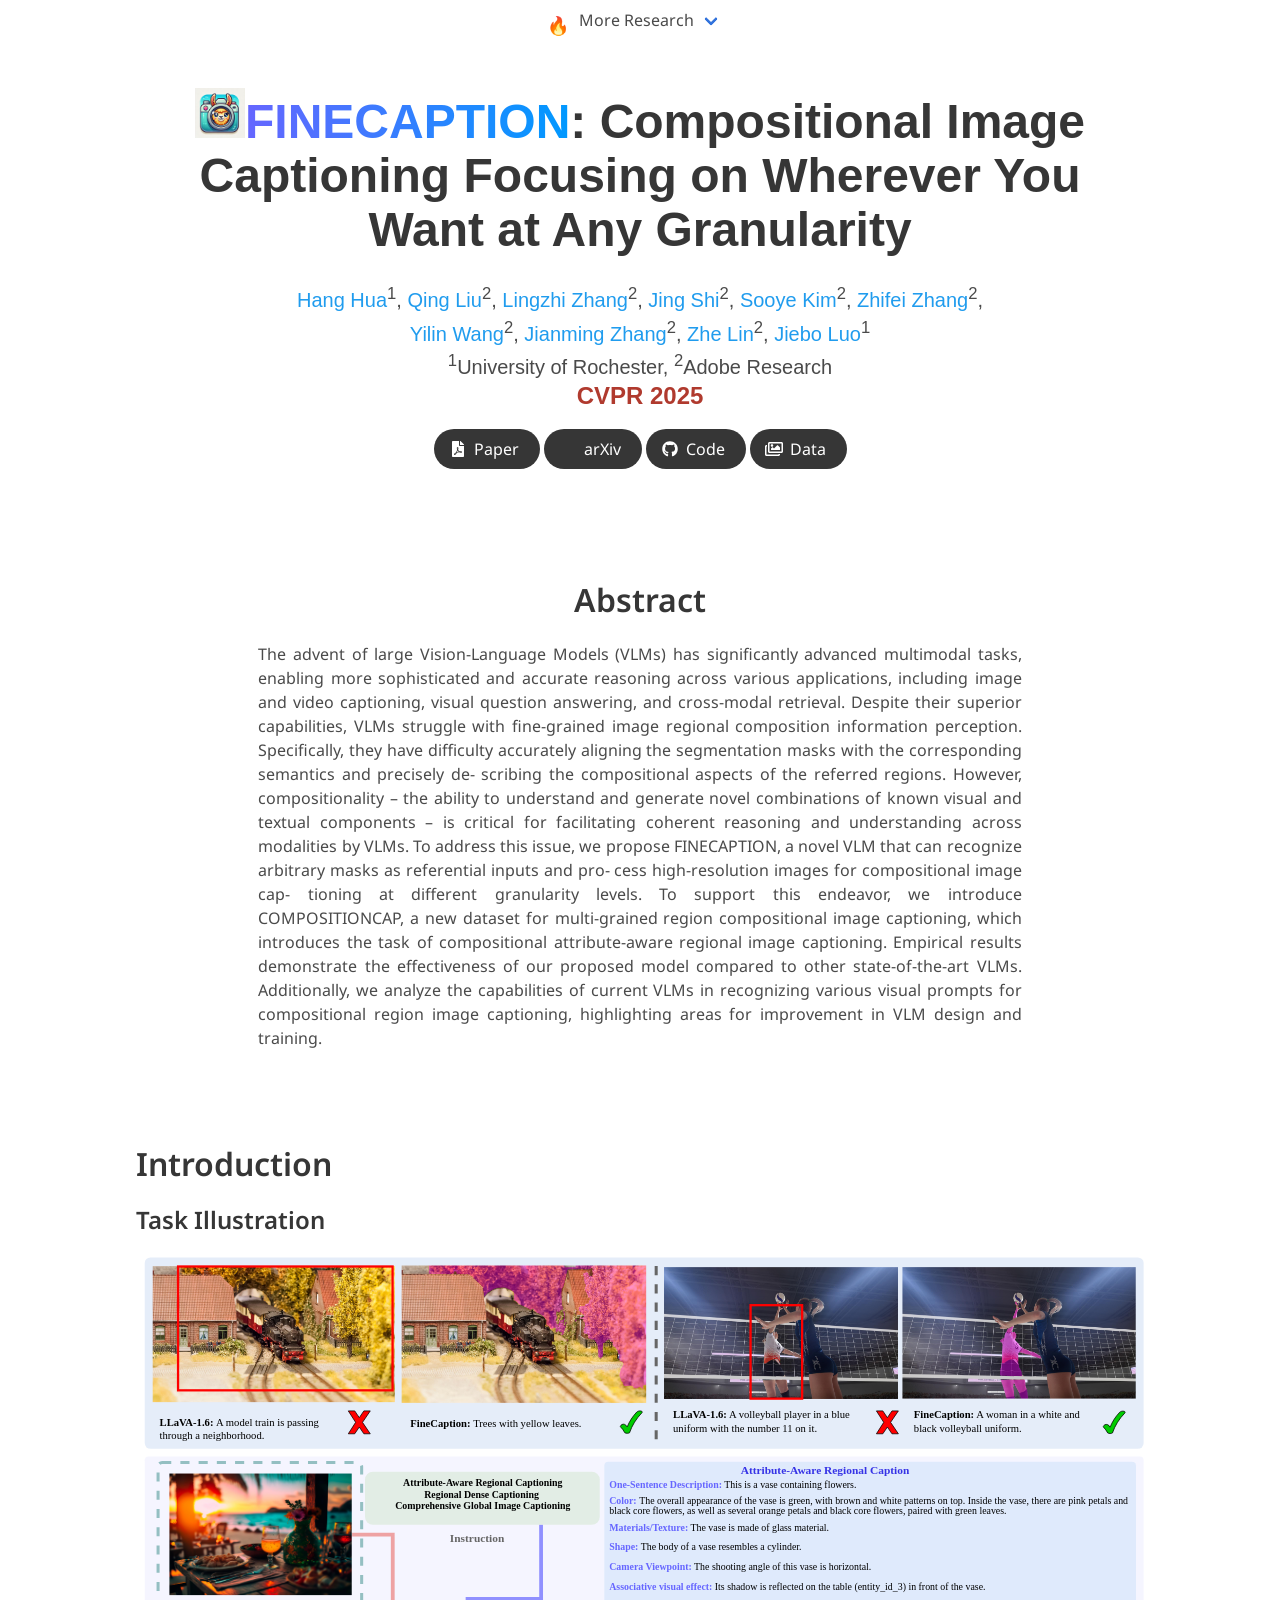
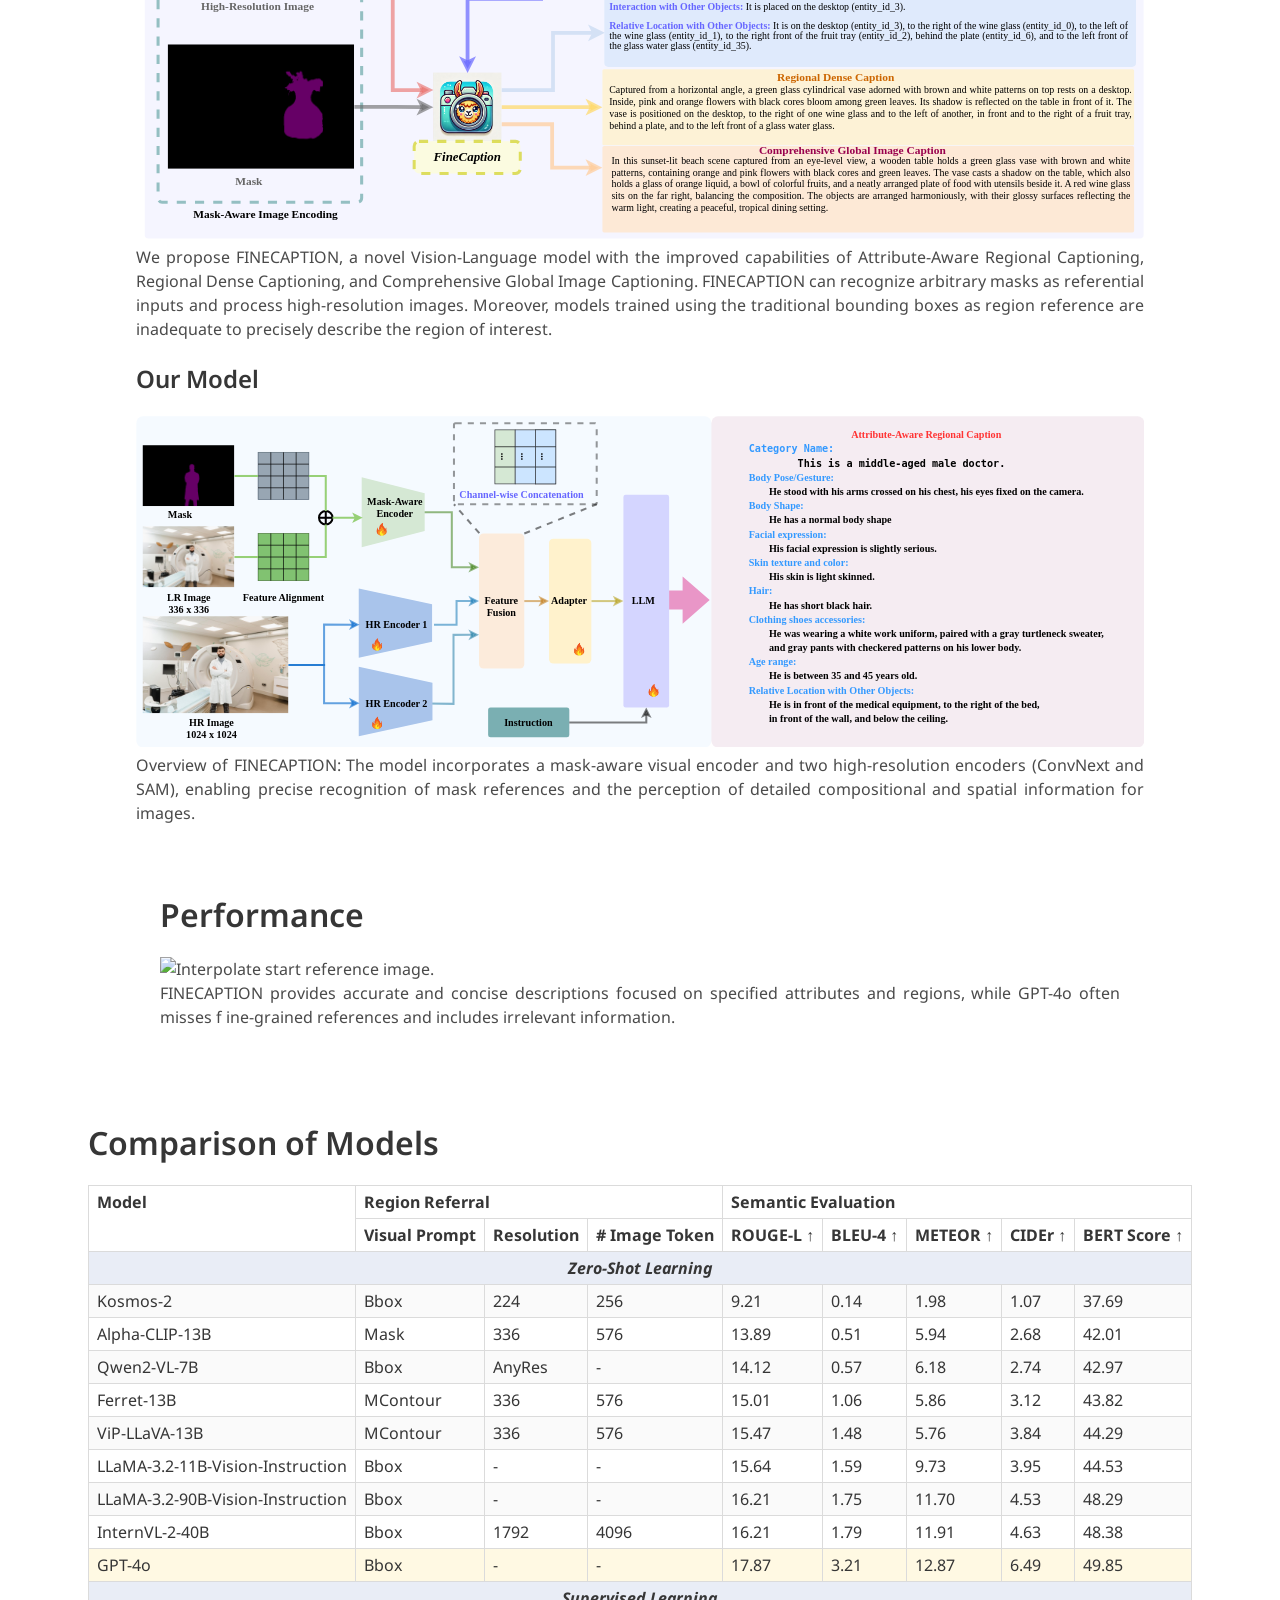
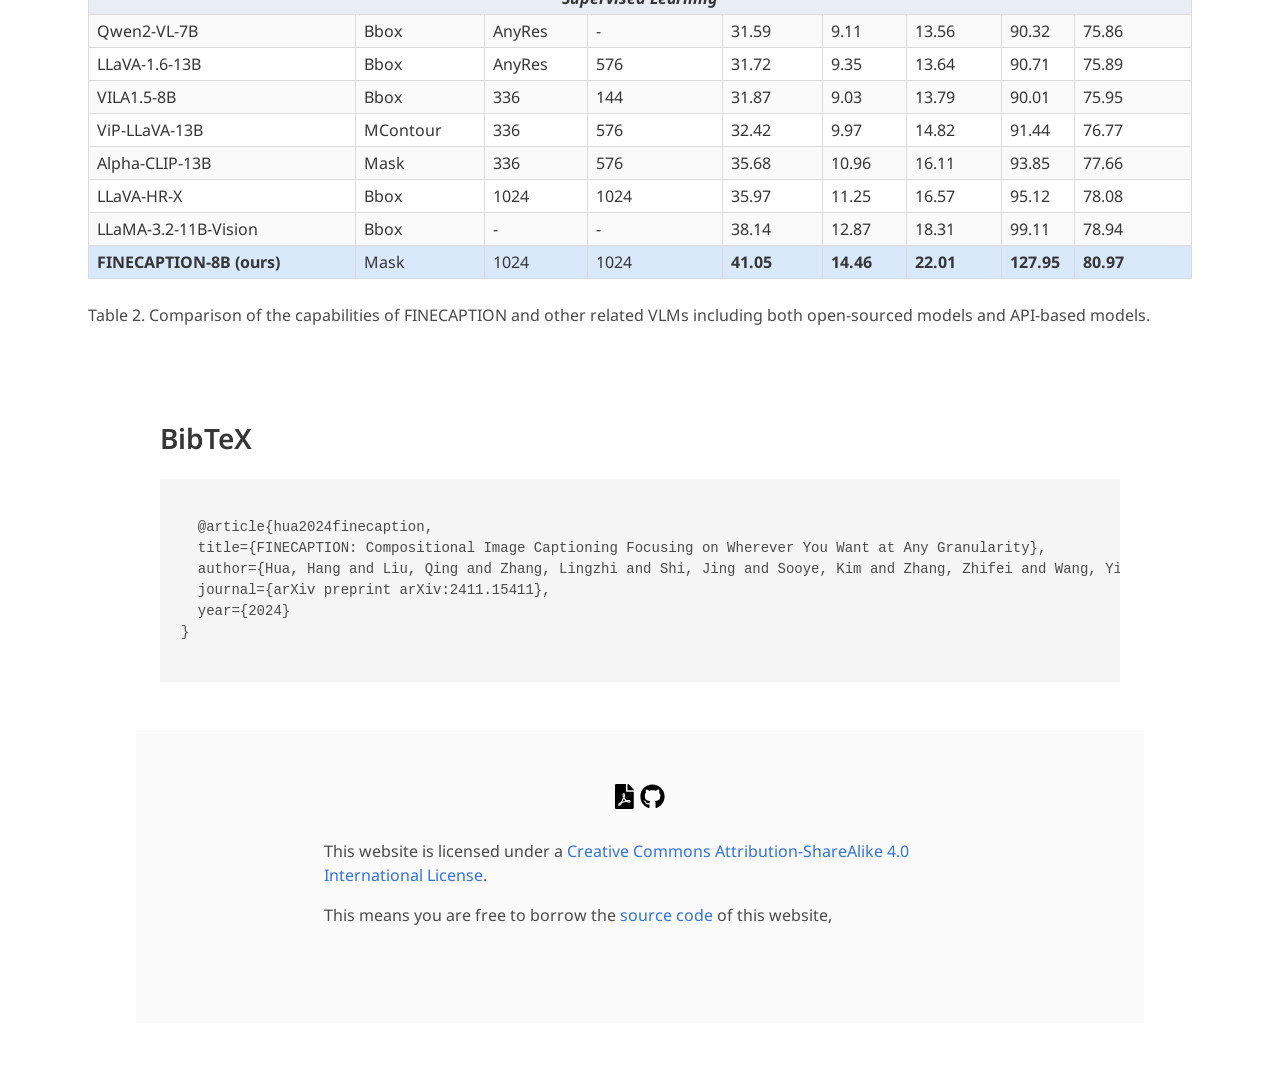
==== commit 206ca14b: "Update index.html" ====
--- a/index.html
+++ b/index.html
@@ -88,18 +88,18 @@
               <a href="https://sites.google.com/view/sooyekim">Sooye Kim</a><sup>2</sup>,
             </span>
             <span class="author-block">
-              <a href="https://research.adobe.com/person/zhifei-zhang/">Zhifei Zhang</a><sup>1</sup>,
+              <a href="https://research.adobe.com/person/zhifei-zhang/">Zhifei Zhang</a><sup>2</sup>,
             </span>
             
             <br>
             <span class="author-block">
-              <a href="https://yilinwang.org">Yilin Wang</a><sup>1</sup>,
-            </span>
-            <span class="author-block">
-              <a href="https://research.adobe.com/person/jianming-zhang/">Jianming Zhang</a><sup>1</sup>,
-            </span>
-            <span class="author-block">
-              <a href="https://research.adobe.com/person/zhe-lin/">Zhe Lin</a><sup>1</sup>,
+              <a href="https://yilinwang.org">Yilin Wang</a><sup>2</sup>,
+            </span>
+            <span class="author-block">
+              <a href="https://research.adobe.com/person/jianming-zhang/">Jianming Zhang</a><sup>2</sup>,
+            </span>
+            <span class="author-block">
+              <a href="https://research.adobe.com/person/zhe-lin/">Zhe Lin</a><sup>2</sup>,
             </span>
             <span class="author-block">
               <a href="https://www.cs.rochester.edu/u/jluo/">Jiebo Luo</a><sup>1</sup>
